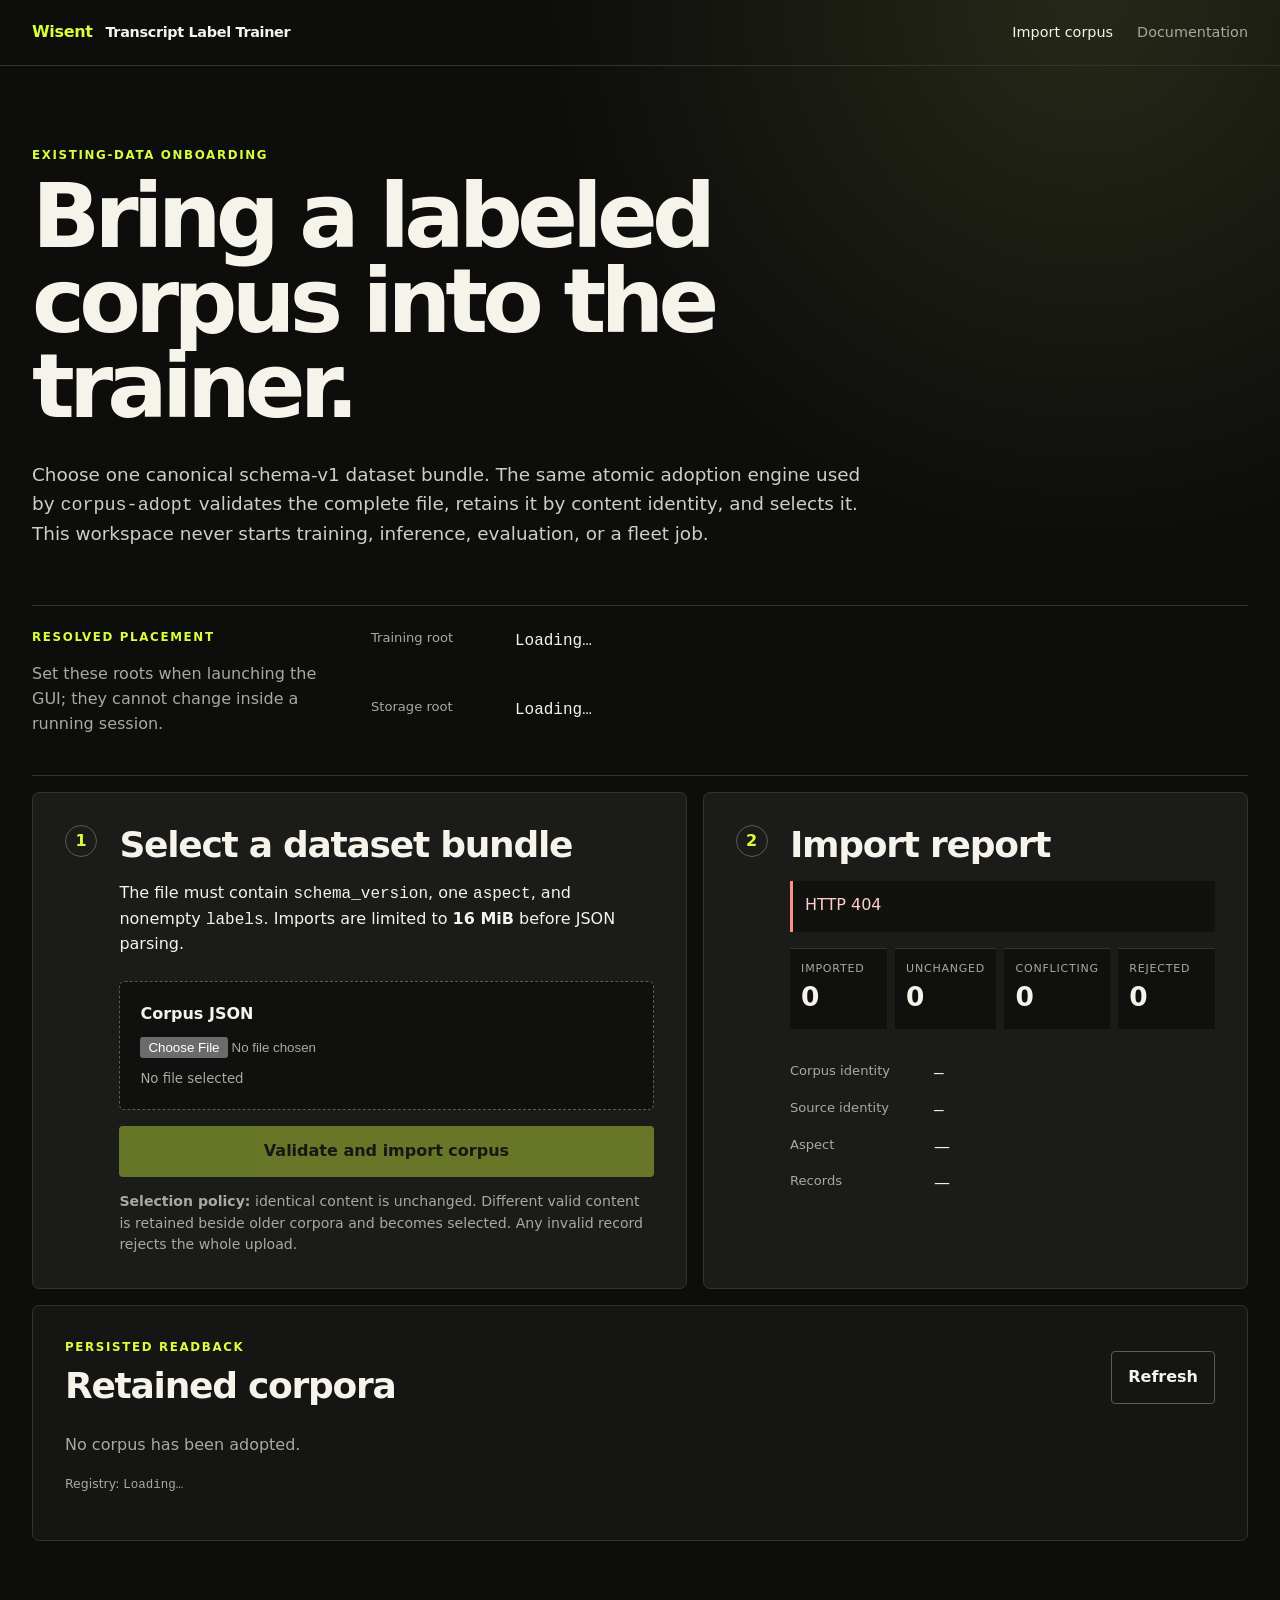
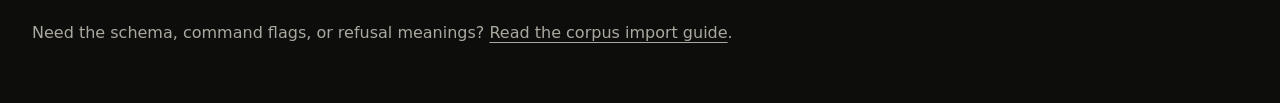
==== web/index.html @ 2e47636c "Add graphical corpus importer" ====
<!doctype html>
<html lang="en">
<head>
  <meta charset="utf-8">
  <meta name="viewport" content="width=device-width, initial-scale=1">
  <meta name="color-scheme" content="dark">
  <title>Corpus importer · Transcript Label Trainer</title>
  <link rel="stylesheet" href="/web/styles.css">
  <script src="/web/app.js" defer></script>
</head>
<body>
  <a class="skip-link" href="#main">Skip to importer</a>
  <header class="topbar">
    <a class="brand" href="/" aria-label="Transcript Label Trainer corpus importer">Wisent <span>Transcript Label Trainer</span></a>
    <nav aria-label="Primary navigation">
      <a aria-current="page" href="/">Import corpus</a>
      <a href="/docs/">Documentation</a>
    </nav>
  </header>

  <main id="main">
    <section class="hero" aria-labelledby="page-title">
      <p class="eyebrow">Existing-data onboarding</p>
      <h1 id="page-title">Bring a labeled corpus into the trainer.</h1>
      <p class="lede">Choose one canonical schema-v1 dataset bundle. The same atomic adoption engine used by <code>corpus-adopt</code> validates the complete file, retains it by content identity, and selects it. This workspace never starts training, inference, evaluation, or a fleet job.</p>
    </section>

    <section class="placement" aria-labelledby="placement-title">
      <div>
        <p class="eyebrow" id="placement-title">Resolved placement</p>
        <p class="muted">Set these roots when launching the GUI; they cannot change inside a running session.</p>
      </div>
      <dl>
        <div><dt>Training root</dt><dd><code id="training-root">Loading…</code></dd></div>
        <div><dt>Storage root</dt><dd><code id="storage-root">Loading…</code></dd></div>
      </dl>
    </section>

    <div class="workspace">
      <section class="panel importer" aria-labelledby="import-title">
        <div class="step">1</div>
        <div>
          <h2 id="import-title">Select a dataset bundle</h2>
          <p>The file must contain <code>schema_version</code>, one <code>aspect</code>, and nonempty <code>labels</code>. Imports are limited to <strong id="upload-limit">16 MiB</strong> before JSON parsing.</p>
          <label class="file-picker" for="corpus-file">
            <span>Corpus JSON</span>
            <input id="corpus-file" name="corpus" type="file" accept=".json,application/json" required>
            <small id="file-detail">No file selected</small>
          </label>
          <button id="import-button" class="primary" type="button" disabled>Validate and import corpus</button>
          <p class="policy"><strong>Selection policy:</strong> identical content is unchanged. Different valid content is retained beside older corpora and becomes selected. Any invalid record rejects the whole upload.</p>
        </div>
      </section>

      <section class="panel results" aria-labelledby="result-title">
        <div class="step">2</div>
        <div>
          <h2 id="result-title">Import report</h2>
          <p id="result-status" class="status" role="status" aria-live="polite">Choose a file to begin.</p>
          <dl class="counts" aria-label="Import counts">
            <div><dt>Imported</dt><dd id="count-imported">0</dd></div>
            <div><dt>Unchanged</dt><dd id="count-unchanged">0</dd></div>
            <div><dt>Conflicting</dt><dd id="count-conflicting">0</dd></div>
            <div><dt>Rejected</dt><dd id="count-rejected">0</dd></div>
          </dl>
          <dl class="report-detail">
            <div><dt>Corpus identity</dt><dd><code id="corpus-id">—</code></dd></div>
            <div><dt>Source identity</dt><dd><code id="source-id">—</code></dd></div>
            <div><dt>Aspect</dt><dd id="aspect">—</dd></div>
            <div><dt>Records</dt><dd id="records">—</dd></div>
          </dl>
        </div>
      </section>
    </div>

    <section class="retained" aria-labelledby="retained-title">
      <div class="section-heading">
        <div>
          <p class="eyebrow">Persisted readback</p>
          <h2 id="retained-title">Retained corpora</h2>
        </div>
        <button id="refresh-button" class="secondary" type="button">Refresh</button>
      </div>
      <p id="empty-retained" class="muted">No corpus has been adopted.</p>
      <div class="table-wrap" id="retained-table-wrap" hidden>
        <table>
          <thead><tr><th scope="col">Selected</th><th scope="col">Aspect</th><th scope="col">Records</th><th scope="col">Corpus identity</th><th scope="col">Source</th><th scope="col">Adopted</th></tr></thead>
          <tbody id="retained-body"></tbody>
        </table>
      </div>
      <p class="registry">Registry: <code id="registry-path">Loading…</code></p>
    </section>
  </main>

  <footer>
    <p>Need the schema, command flags, or refusal meanings? <a href="/docs/corpus-import.html">Read the corpus import guide</a>.</p>
  </footer>
  <noscript>This importer requires JavaScript to upload a locally selected file. The CLI alternative is documented at <a href="/docs/corpus-import.html">Corpus import</a>.</noscript>
</body>
</html>
---- web/styles.css ----
:root {
  color-scheme: dark;
  --ink: #f6f3eb;
  --muted: #aaa89f;
  --surface: #151514;
  --surface-raised: #1c1c1a;
  --line: #34332f;
  --accent: #d8ff3e;
  --accent-ink: #11120d;
  --danger: #ff8f80;
  --success: #afff75;
  font-family: Inter, ui-sans-serif, system-ui, -apple-system, BlinkMacSystemFont, "Segoe UI", sans-serif;
}

* { box-sizing: border-box; }
html { background: #0d0d0c; }
body { margin: 0; color: var(--ink); background: radial-gradient(circle at 85% 0%, #262918 0, #0d0d0c 34rem); line-height: 1.55; }
a { color: inherit; text-underline-offset: .25em; }
a:hover { color: var(--accent); }
code { font-family: "SFMono-Regular", Consolas, monospace; overflow-wrap: anywhere; }
.skip-link { position: fixed; left: 1rem; top: -5rem; z-index: 10; padding: .7rem 1rem; background: var(--accent); color: var(--accent-ink); }
.skip-link:focus { top: 1rem; }
.topbar { display: flex; justify-content: space-between; align-items: center; gap: 2rem; max-width: 82rem; margin: auto; padding: 1.25rem 2rem; border-bottom: 1px solid var(--line); }
.brand { display: flex; gap: .8rem; align-items: baseline; color: var(--accent); font-weight: 800; text-decoration: none; letter-spacing: -.02em; }
.brand span { color: var(--ink); font-size: .9rem; font-weight: 600; }
nav { display: flex; gap: 1.5rem; }
nav a { color: var(--muted); text-decoration: none; font-size: .9rem; }
nav a[aria-current="page"] { color: var(--ink); }
main { max-width: 82rem; margin: auto; padding: 5rem 2rem 3rem; }
.hero { max-width: 60rem; margin-bottom: 3.5rem; }
.eyebrow { margin: 0 0 .6rem; color: var(--accent); font-size: .74rem; font-weight: 800; letter-spacing: .14em; text-transform: uppercase; }
h1 { max-width: 18ch; margin: 0; font-size: clamp(3rem, 7vw, 6.6rem); line-height: .95; letter-spacing: -.065em; }
h2 { margin: 0 0 .7rem; font-size: clamp(1.5rem, 3vw, 2.25rem); line-height: 1.1; letter-spacing: -.035em; }
.lede { max-width: 52rem; margin: 2rem 0 0; color: #cfcdc5; font-size: 1.15rem; }
.placement { display: grid; grid-template-columns: minmax(14rem, .7fr) 2fr; gap: 2rem; padding: 1.4rem 0; border-top: 1px solid var(--line); border-bottom: 1px solid var(--line); }
.placement dl { display: grid; gap: .8rem; margin: 0; }
.placement dl div, .report-detail div { display: grid; grid-template-columns: 8rem 1fr; gap: 1rem; }
dt { color: var(--muted); font-size: .82rem; }
dd { margin: 0; }
.muted, .policy, .registry { color: var(--muted); }
.workspace { display: grid; grid-template-columns: 1.2fr 1fr; gap: 1rem; margin: 1rem 0; }
.panel { display: grid; grid-template-columns: 2.4rem 1fr; gap: 1rem; min-width: 0; padding: 2rem; background: color-mix(in srgb, var(--surface-raised) 94%, transparent); border: 1px solid var(--line); border-radius: .45rem; }
.step { display: grid; place-items: center; width: 2rem; height: 2rem; border: 1px solid #5a5a51; border-radius: 50%; color: var(--accent); font-weight: 700; }
.file-picker { display: grid; gap: .65rem; margin: 1.5rem 0 1rem; padding: 1.25rem; background: #10100f; border: 1px dashed #5c5b53; border-radius: .35rem; }
.file-picker span { font-weight: 750; }
.file-picker input { width: 100%; color: var(--muted); }
.file-picker small { color: var(--muted); }
button { appearance: none; border: 0; border-radius: .25rem; padding: .8rem 1rem; font: inherit; font-weight: 750; cursor: pointer; }
button:focus-visible, a:focus-visible, input:focus-visible { outline: 3px solid #b9d844; outline-offset: 3px; }
button:disabled { cursor: not-allowed; opacity: .4; }
.primary { width: 100%; background: var(--accent); color: var(--accent-ink); }
.secondary { align-self: center; background: transparent; border: 1px solid #5c5b53; color: var(--ink); }
.policy { margin-bottom: 0; font-size: .88rem; }
.status { min-height: 3.2rem; margin: 1rem 0; padding: .75rem; border-left: 3px solid #77756c; background: #11110f; }
.status[data-kind="success"] { border-color: var(--success); }
.status[data-kind="error"] { border-color: var(--danger); color: #ffd0c9; }
.status[data-kind="working"] { border-color: var(--accent); }
.counts { display: grid; grid-template-columns: repeat(4, 1fr); gap: .5rem; margin: 1rem 0 2rem; }
.counts div { padding: .7rem; background: #10100f; border-top: 1px solid var(--line); }
.counts dt { font-size: .69rem; text-transform: uppercase; letter-spacing: .07em; }
.counts dd { font-size: 1.65rem; font-weight: 700; }
.report-detail { display: grid; gap: .7rem; margin: 0; }
.retained { margin-top: 1rem; padding: 2rem; border: 1px solid var(--line); border-radius: .45rem; background: var(--surface); }
.section-heading { display: flex; justify-content: space-between; gap: 2rem; }
.table-wrap { overflow-x: auto; margin-top: 1.5rem; }
table { width: 100%; border-collapse: collapse; font-size: .84rem; }
th, td { padding: .8rem; border-bottom: 1px solid var(--line); text-align: left; vertical-align: top; }
thead th { color: var(--muted); font-size: .7rem; letter-spacing: .07em; text-transform: uppercase; }
tbody th { color: var(--accent); }
.registry { font-size: .78rem; }
footer { max-width: 82rem; margin: auto; padding: 1rem 2rem 3rem; color: var(--muted); }
.docs-main { max-width: 72rem; }
.docs-hero h1 { max-width: 24ch; font-size: clamp(2.8rem, 6vw, 5rem); }
.docs-grid { display: grid; grid-template-columns: repeat(2, minmax(0, 1fr)); gap: 1rem; margin-top: 3rem; }
.docs-card { padding: 1.5rem; background: var(--surface); border: 1px solid var(--line); border-radius: .4rem; }
.docs-card h2 { font-size: 1.45rem; }
.docs-card p:last-child { margin-bottom: 0; }
.prose { max-width: 56rem; }
.prose h2 { margin-top: 3rem; padding-top: 1.5rem; border-top: 1px solid var(--line); }
.prose h3 { margin-top: 2rem; }
pre { overflow-x: auto; padding: 1rem; background: #080807; border: 1px solid var(--line); border-radius: .3rem; }
.callout { margin: 1.5rem 0; padding: 1rem 1.2rem; border-left: 3px solid var(--accent); background: var(--surface); }
.refusals dt { margin-top: 1rem; color: var(--ink); font-weight: 750; }
.refusals dd { color: var(--muted); }
@media (max-width: 760px) {
  .topbar, .section-heading { align-items: flex-start; flex-direction: column; }
  main { padding-top: 3rem; }
  .workspace, .placement, .docs-grid { grid-template-columns: 1fr; }
  .counts { grid-template-columns: repeat(2, 1fr); }
  .placement dl div, .report-detail div { grid-template-columns: 1fr; gap: .15rem; }
  .panel, .retained { padding: 1.25rem; }
}
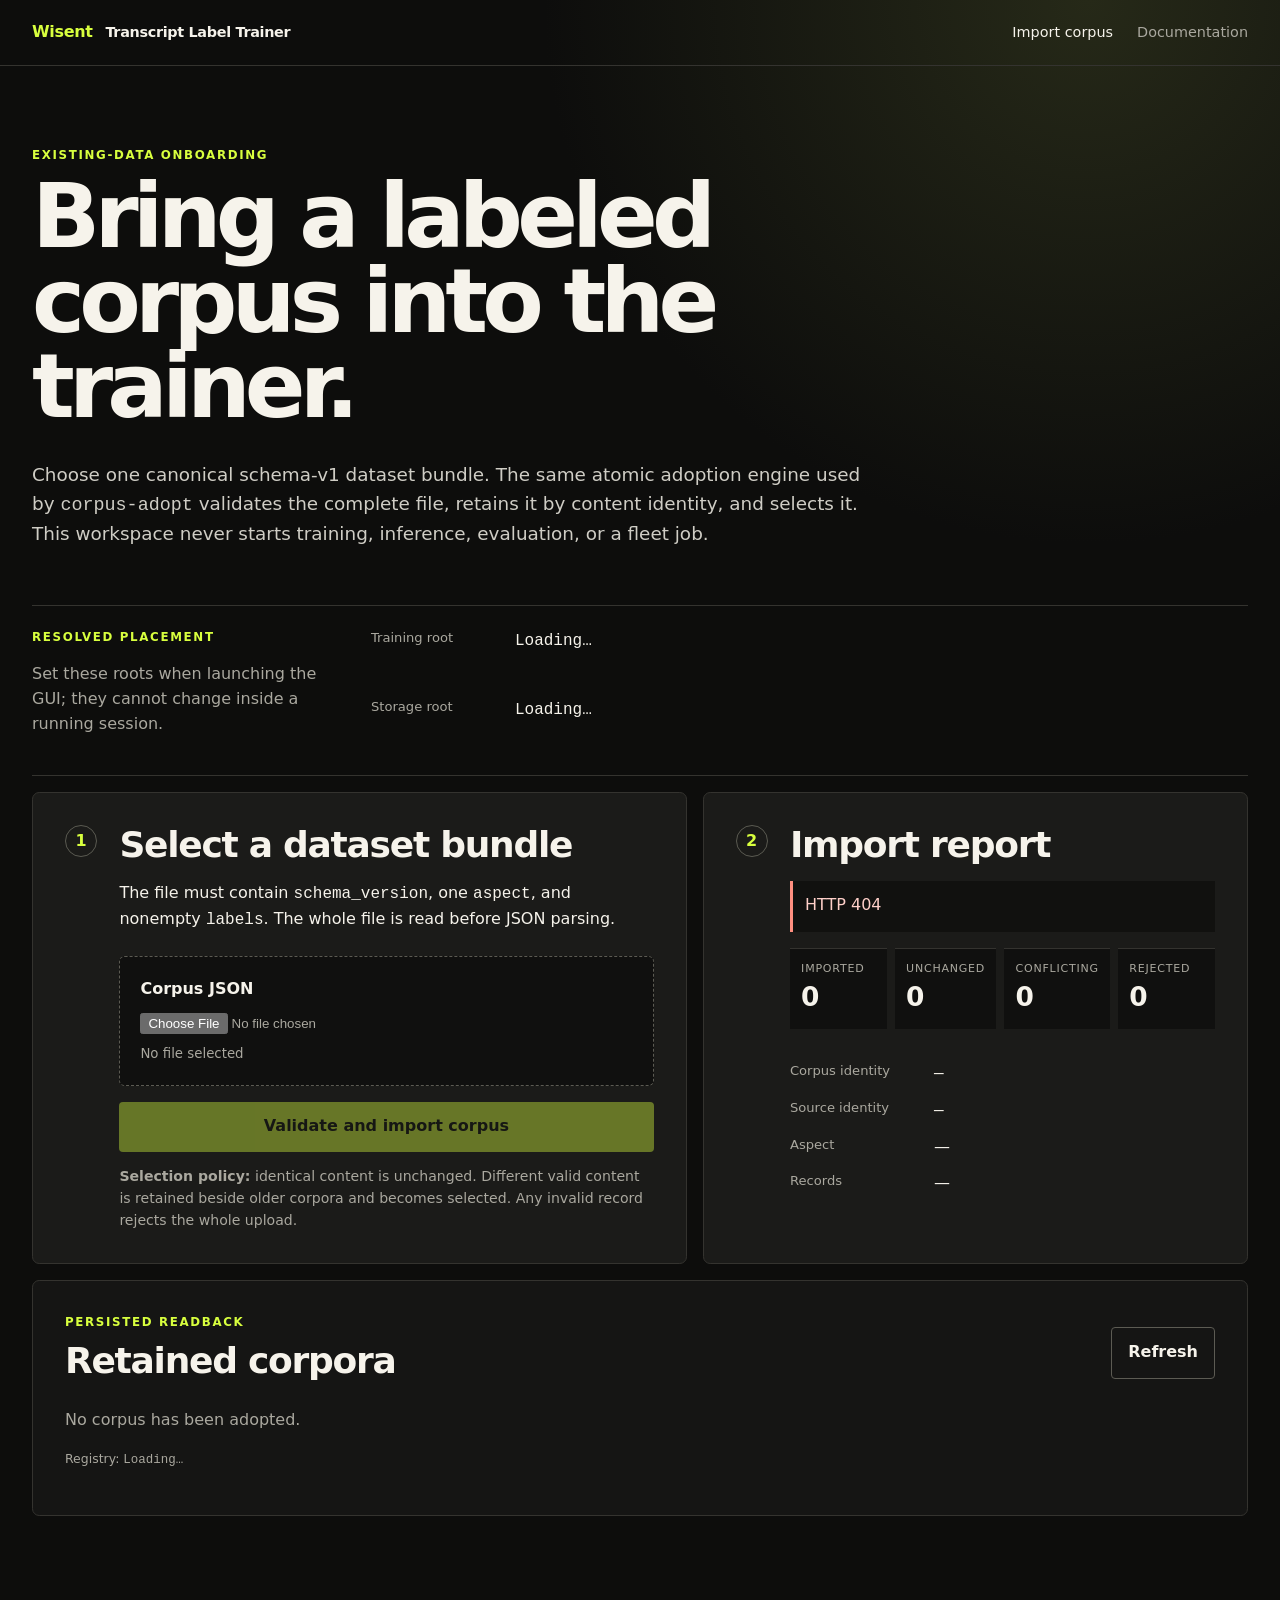
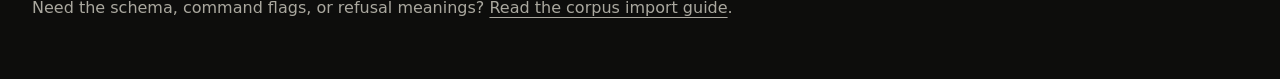
==== commit 2820c79a: "The GUI reads a corpus upload whole (no 16 MiB refusal; an empty body or one that does not match its" ====
--- a/web/index.html
+++ b/web/index.html
@@ -41,7 +41,7 @@
         <div class="step">1</div>
         <div>
           <h2 id="import-title">Select a dataset bundle</h2>
-          <p>The file must contain <code>schema_version</code>, one <code>aspect</code>, and nonempty <code>labels</code>. Imports are limited to <strong id="upload-limit">16 MiB</strong> before JSON parsing.</p>
+          <p>The file must contain <code>schema_version</code>, one <code>aspect</code>, and nonempty <code>labels</code>. The whole file is read before JSON parsing.</p>
           <label class="file-picker" for="corpus-file">
             <span>Corpus JSON</span>
             <input id="corpus-file" name="corpus" type="file" accept=".json,application/json" required>
@@ -84,7 +84,7 @@
       <p id="empty-retained" class="muted">No corpus has been adopted.</p>
       <div class="table-wrap" id="retained-table-wrap" hidden>
         <table>
-          <thead><tr><th scope="col">Selected</th><th scope="col">Aspect</th><th scope="col">Records</th><th scope="col">Corpus identity</th><th scope="col">Source</th><th scope="col">Adopted</th></tr></thead>
+          <thead><tr><th scope="col">Selected</th><th scope="col">Aspect</th><th scope="col">Records</th><th scope="col">Corpus identity</th><th scope="col">Source</th><th scope="col">Adopted</th><th scope="col">Actions</th></tr></thead>
           <tbody id="retained-body"></tbody>
         </table>
       </div>
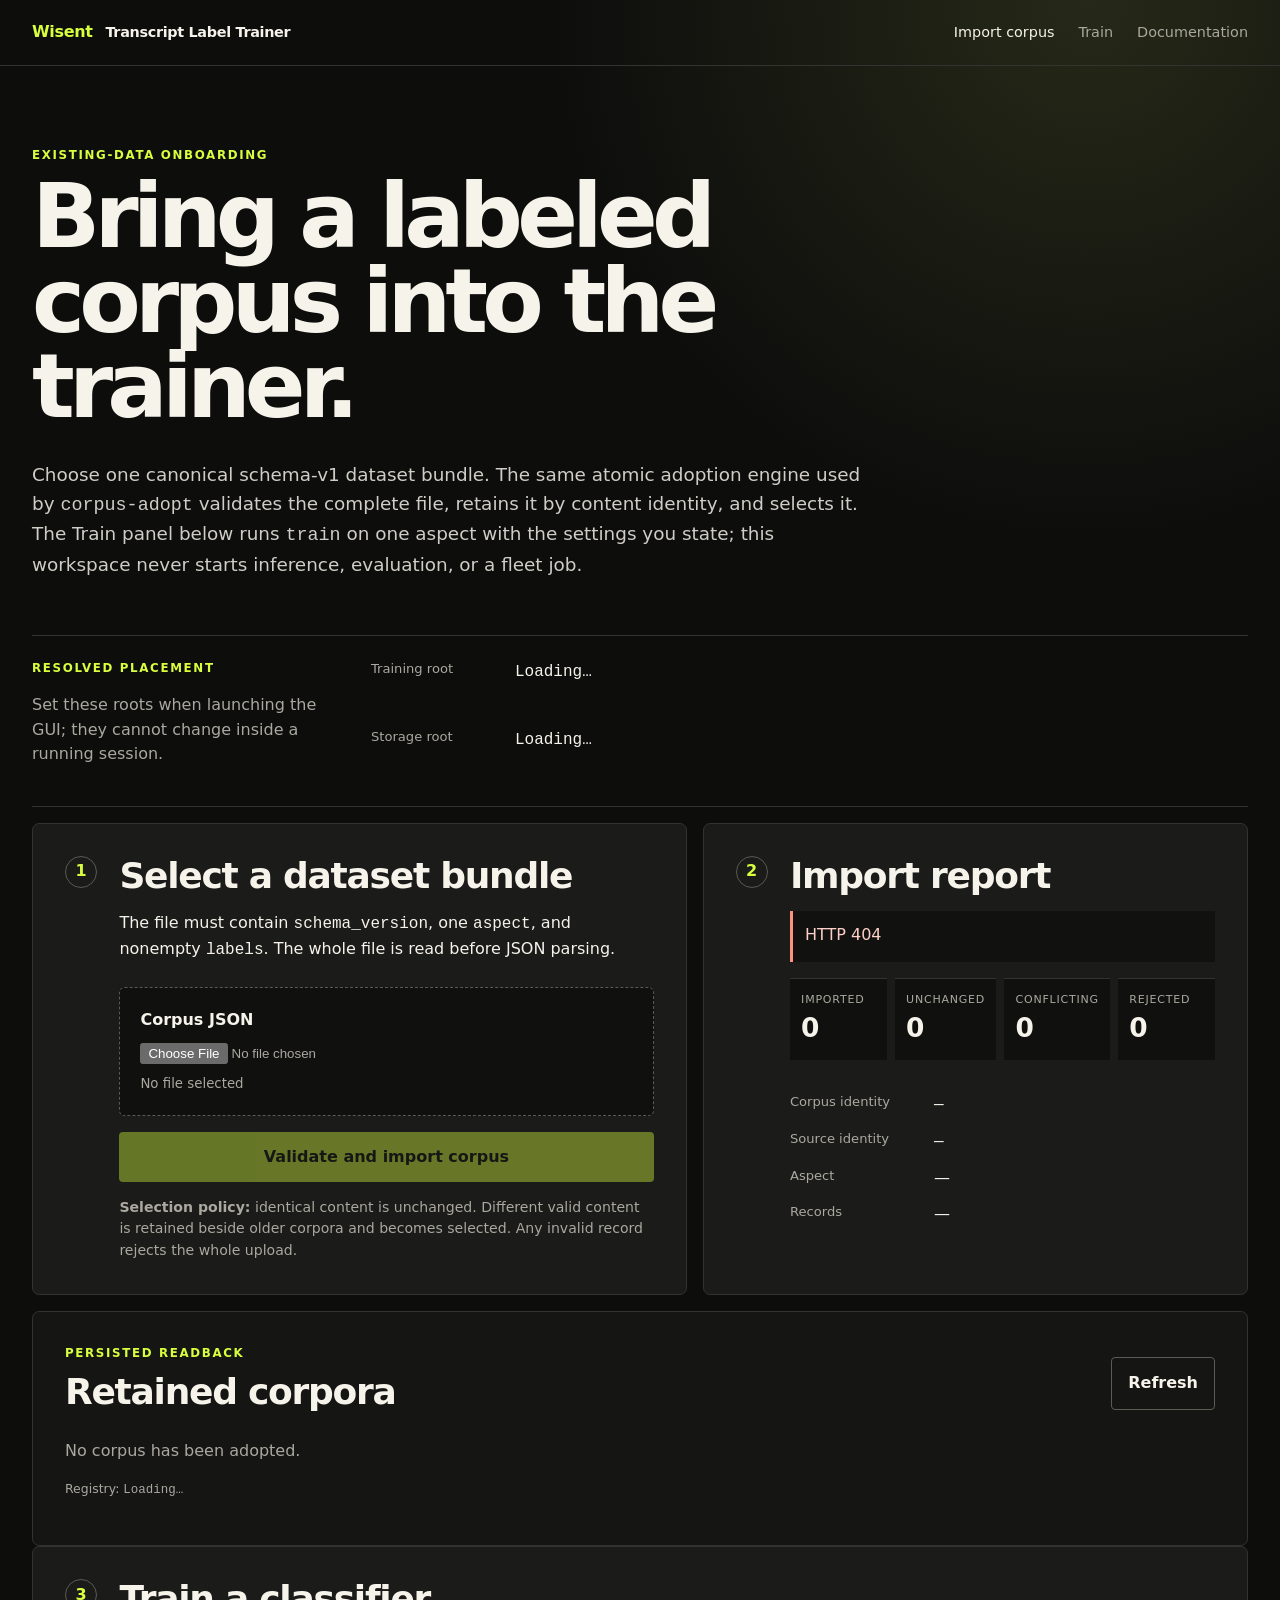
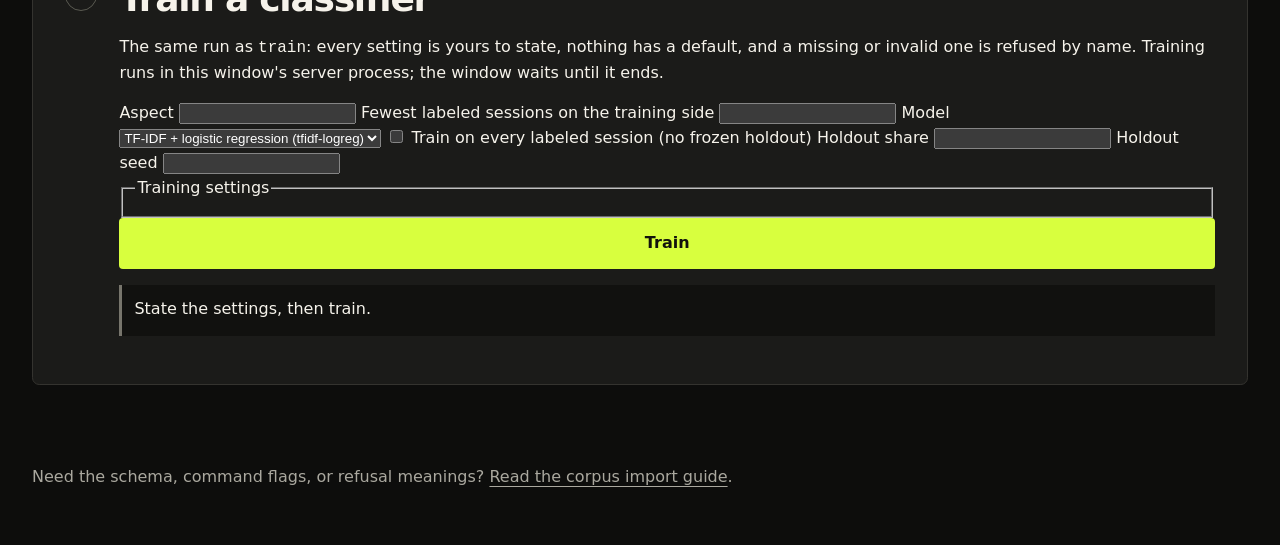
==== commit f92d90a5: "GUI Train panel: POST /api/train runs train with every stated setting (aspect, min_labeled_sessions," ====
--- a/web/index.html
+++ b/web/index.html
@@ -4,7 +4,7 @@
   <meta charset="utf-8">
   <meta name="viewport" content="width=device-width, initial-scale=1">
   <meta name="color-scheme" content="dark">
-  <title>Corpus importer · Transcript Label Trainer</title>
+  <title>Corpus and training · Transcript Label Trainer</title>
   <link rel="stylesheet" href="/web/styles.css">
   <script src="/web/app.js" defer></script>
 </head>
@@ -14,6 +14,7 @@
     <a class="brand" href="/" aria-label="Transcript Label Trainer corpus importer">Wisent <span>Transcript Label Trainer</span></a>
     <nav aria-label="Primary navigation">
       <a aria-current="page" href="/">Import corpus</a>
+      <a href="#train-title">Train</a>
       <a href="/docs/">Documentation</a>
     </nav>
   </header>
@@ -22,7 +23,7 @@
     <section class="hero" aria-labelledby="page-title">
       <p class="eyebrow">Existing-data onboarding</p>
       <h1 id="page-title">Bring a labeled corpus into the trainer.</h1>
-      <p class="lede">Choose one canonical schema-v1 dataset bundle. The same atomic adoption engine used by <code>corpus-adopt</code> validates the complete file, retains it by content identity, and selects it. This workspace never starts training, inference, evaluation, or a fleet job.</p>
+      <p class="lede">Choose one canonical schema-v1 dataset bundle. The same atomic adoption engine used by <code>corpus-adopt</code> validates the complete file, retains it by content identity, and selects it. The Train panel below runs <code>train</code> on one aspect with the settings you state; this workspace never starts inference, evaluation, or a fleet job.</p>
     </section>
 
     <section class="placement" aria-labelledby="placement-title">
@@ -90,6 +91,30 @@
       </div>
       <p class="registry">Registry: <code id="registry-path">Loading…</code></p>
     </section>
+
+    <section class="panel trainer" aria-labelledby="train-title">
+      <div class="step">3</div>
+      <div>
+        <h2 id="train-title">Train a classifier</h2>
+        <p>The same run as <code>train</code>: every setting is yours to state, nothing has a default, and a missing or invalid one is refused by name. Training runs in this window's server process; the window waits until it ends.</p>
+        <label>Aspect <input id="train-aspect" type="text" required></label>
+        <label>Fewest labeled sessions on the training side <input id="train-min-sessions" type="number" min="1" step="1" required></label>
+        <label>Model
+          <select id="train-backend">
+            <option value="tfidf-logreg">TF-IDF + logistic regression (tfidf-logreg)</option>
+            <option value="huggingface">HuggingFace fine-tune</option>
+          </select>
+        </label>
+        <label id="train-model-id-label" hidden>HuggingFace model id <input id="train-model-id" type="text"></label>
+        <label><input id="train-no-holdout" type="checkbox"> Train on every labeled session (no frozen holdout)</label>
+        <label>Holdout share <input id="train-fraction" type="text"></label>
+        <label>Holdout seed <input id="train-seed" type="number" min="0" step="1"></label>
+        <fieldset id="train-settings"><legend>Training settings</legend></fieldset>
+        <button id="train-button" class="primary" type="button">Train</button>
+        <p id="train-status" class="status" role="status" aria-live="polite">State the settings, then train.</p>
+        <pre id="train-metrics" hidden></pre>
+      </div>
+    </section>
   </main>
 
   <footer>
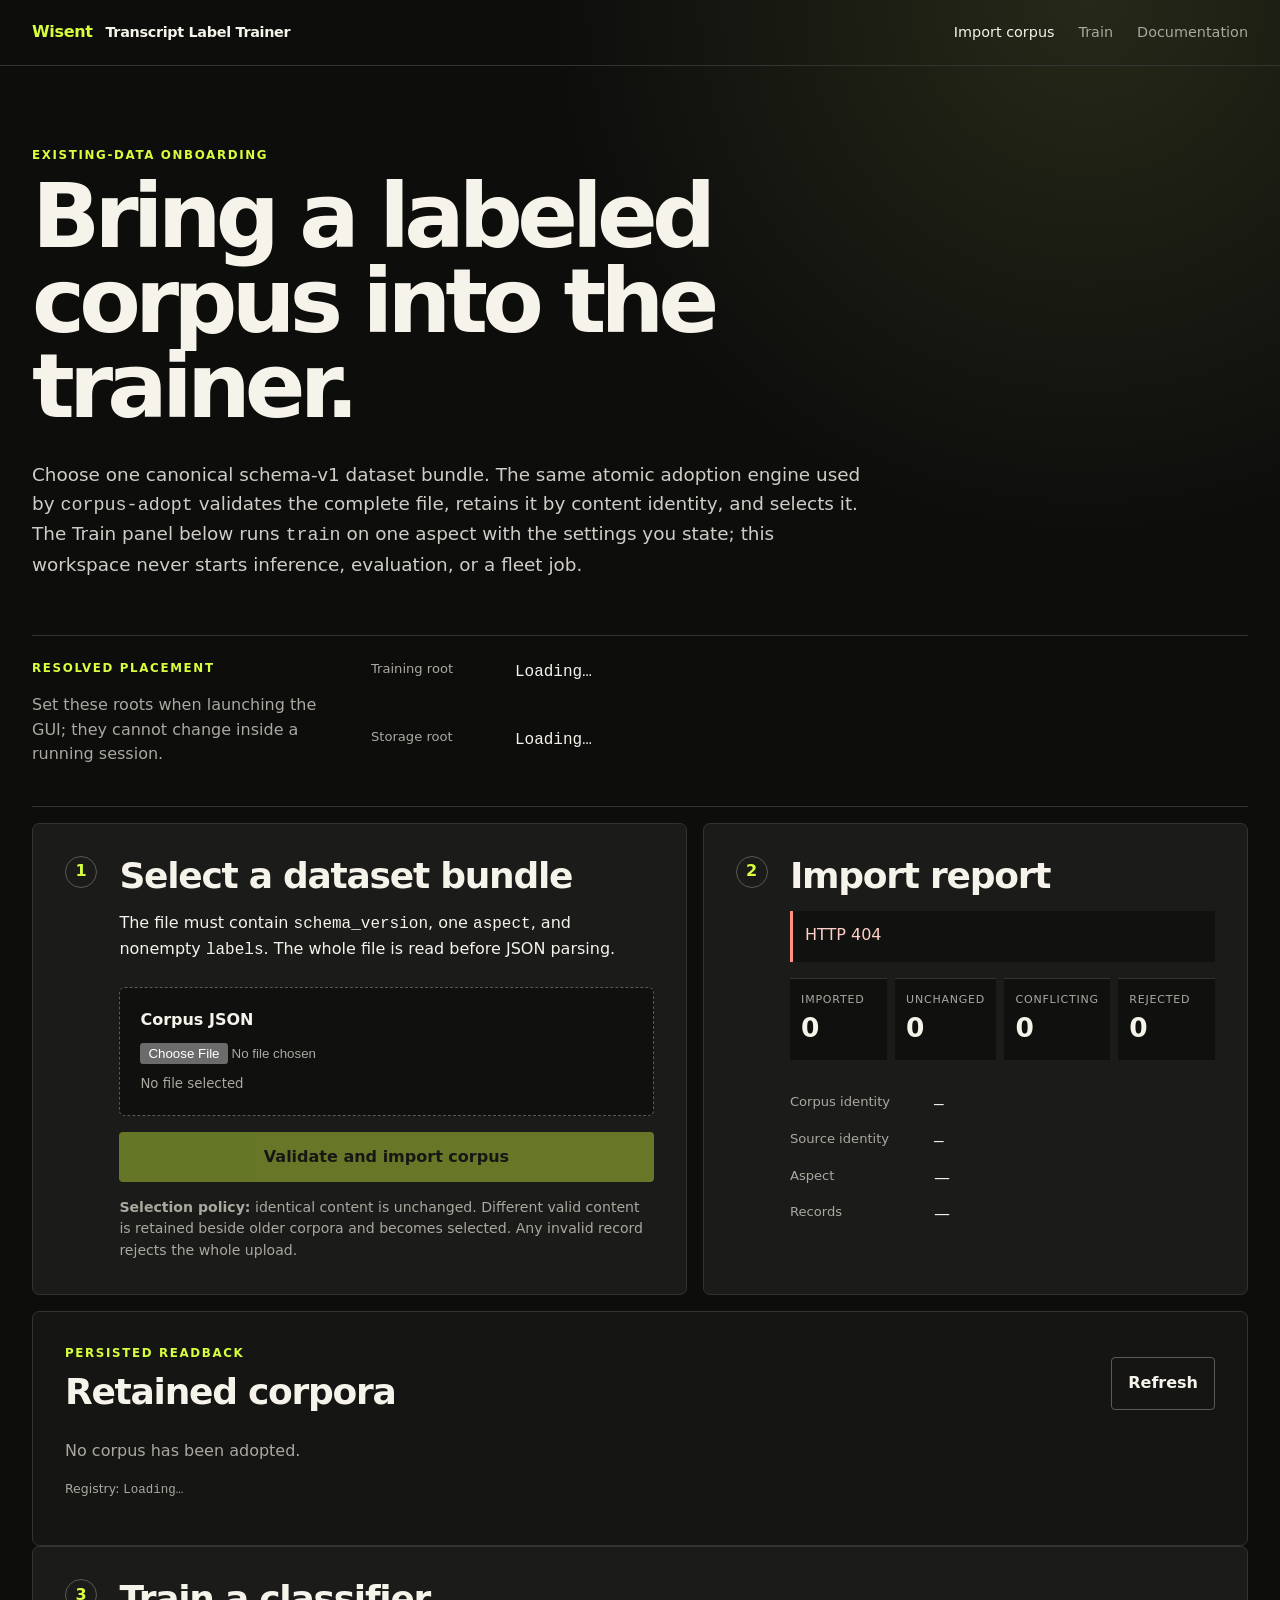
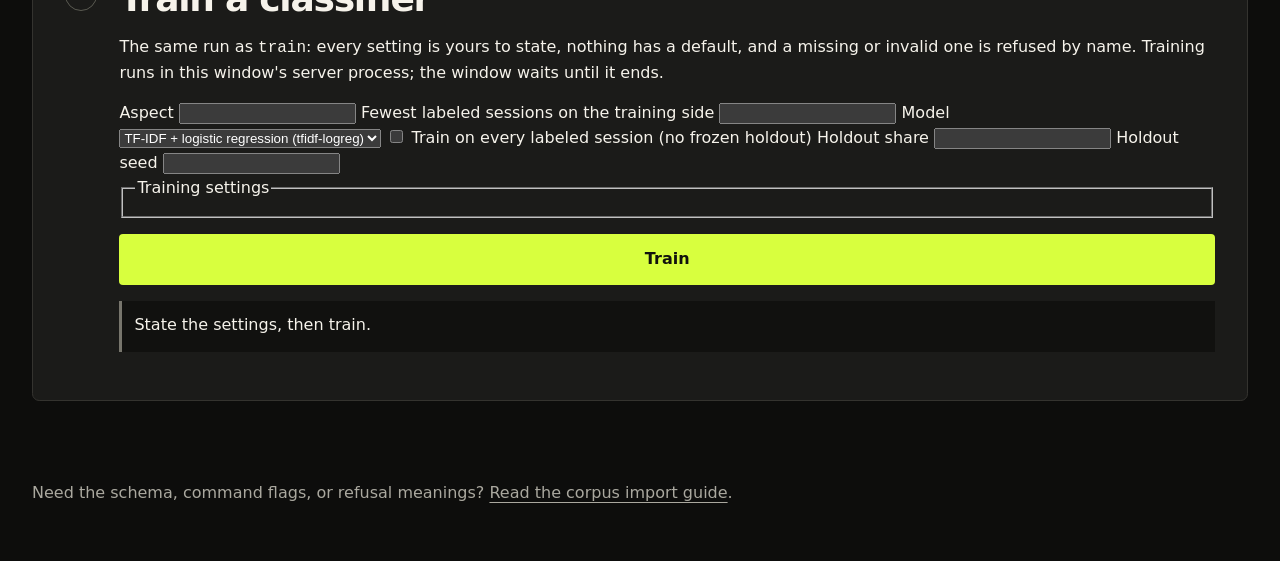
==== commit 2393b295: "TF-IDF settings get a cited source: the scikit-learn preset (training: scikit-learn, train --trainin" ====
--- a/web/index.html
+++ b/web/index.html
@@ -110,6 +110,7 @@
         <label>Holdout share <input id="train-fraction" type="text"></label>
         <label>Holdout seed <input id="train-seed" type="number" min="0" step="1"></label>
         <fieldset id="train-settings"><legend>Training settings</legend></fieldset>
+        <p id="train-presets"></p>
         <button id="train-button" class="primary" type="button">Train</button>
         <p id="train-status" class="status" role="status" aria-live="polite">State the settings, then train.</p>
         <pre id="train-metrics" hidden></pre>
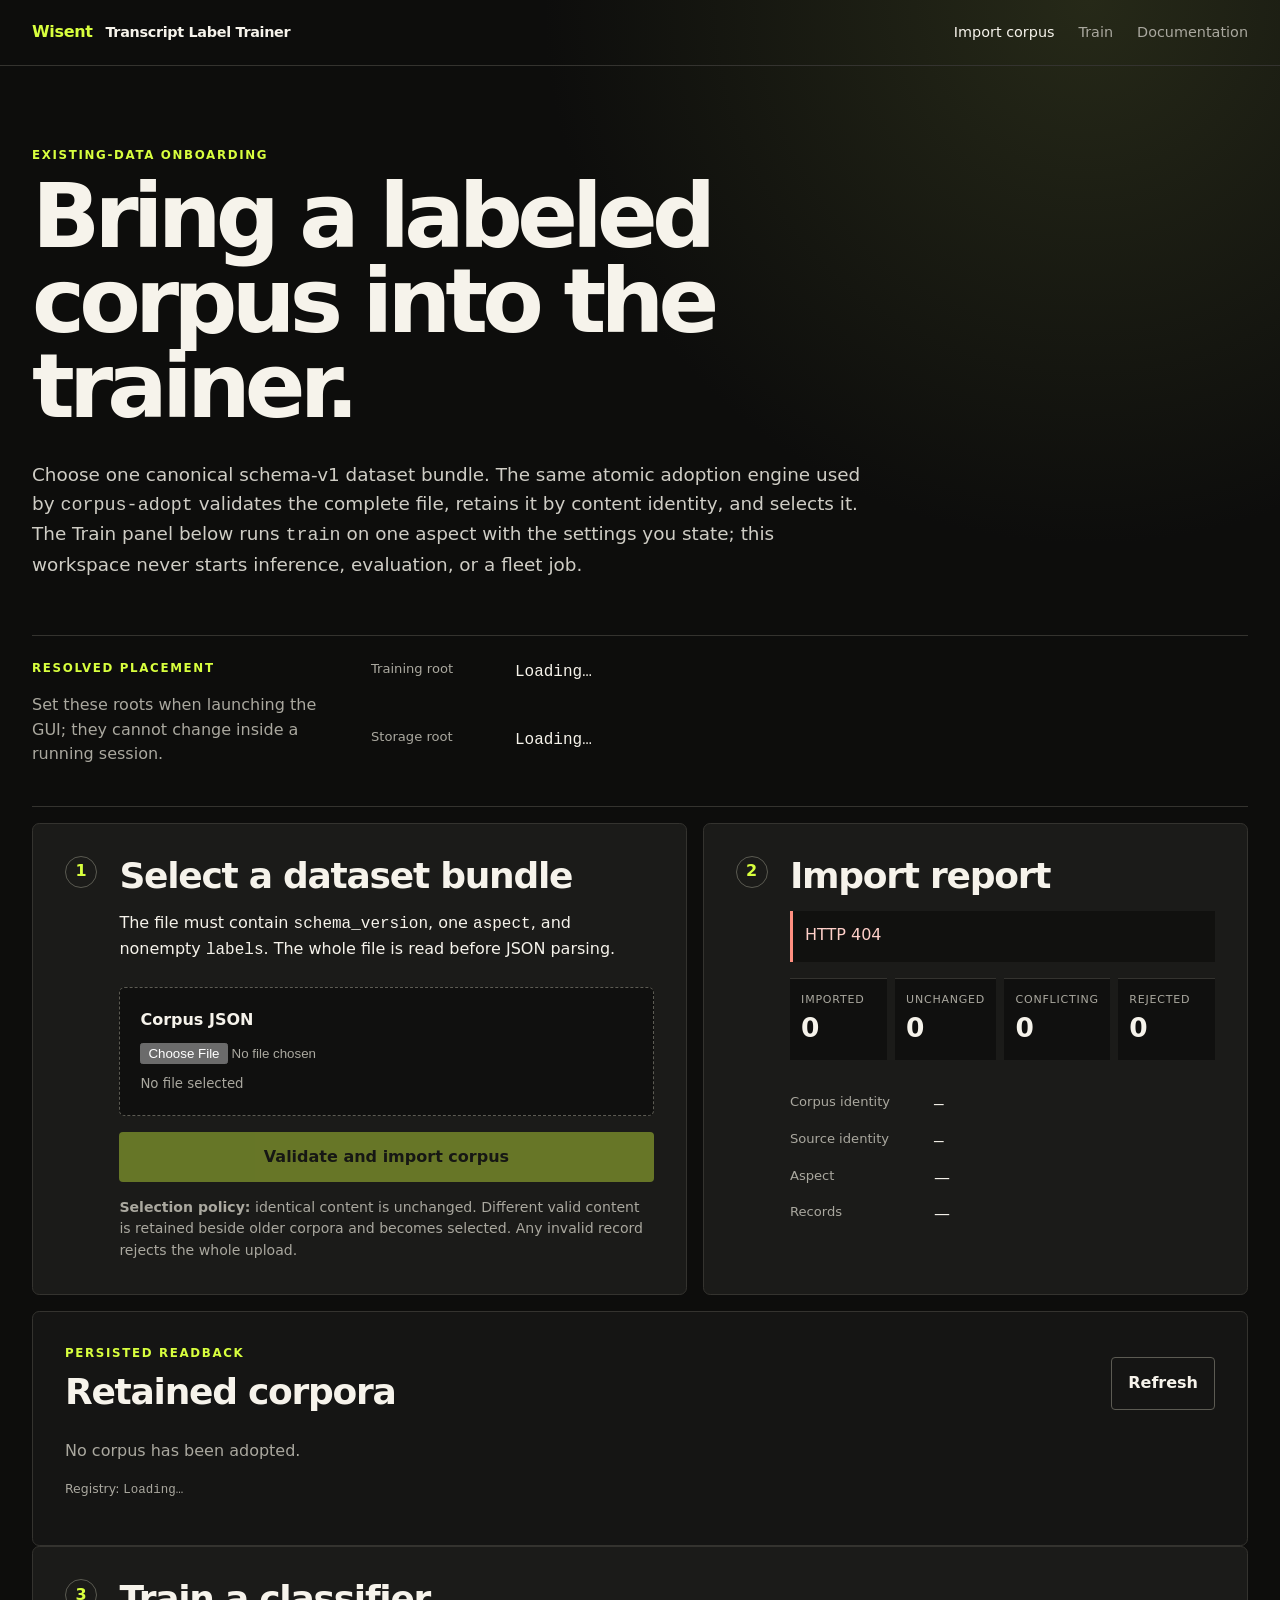
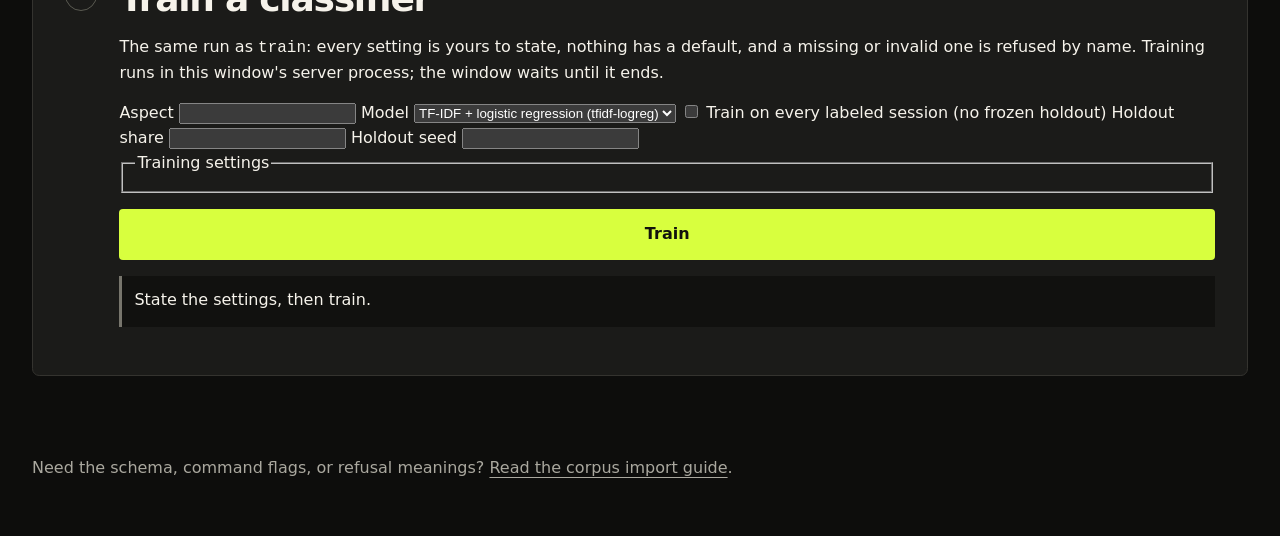
==== commit 28cc6495: "Training needs two distinct values on the training side and no session count: --min-labeled-sessions" ====
--- a/web/index.html
+++ b/web/index.html
@@ -98,7 +98,6 @@
         <h2 id="train-title">Train a classifier</h2>
         <p>The same run as <code>train</code>: every setting is yours to state, nothing has a default, and a missing or invalid one is refused by name. Training runs in this window's server process; the window waits until it ends.</p>
         <label>Aspect <input id="train-aspect" type="text" required></label>
-        <label>Fewest labeled sessions on the training side <input id="train-min-sessions" type="number" min="1" step="1" required></label>
         <label>Model
           <select id="train-backend">
             <option value="tfidf-logreg">TF-IDF + logistic regression (tfidf-logreg)</option>
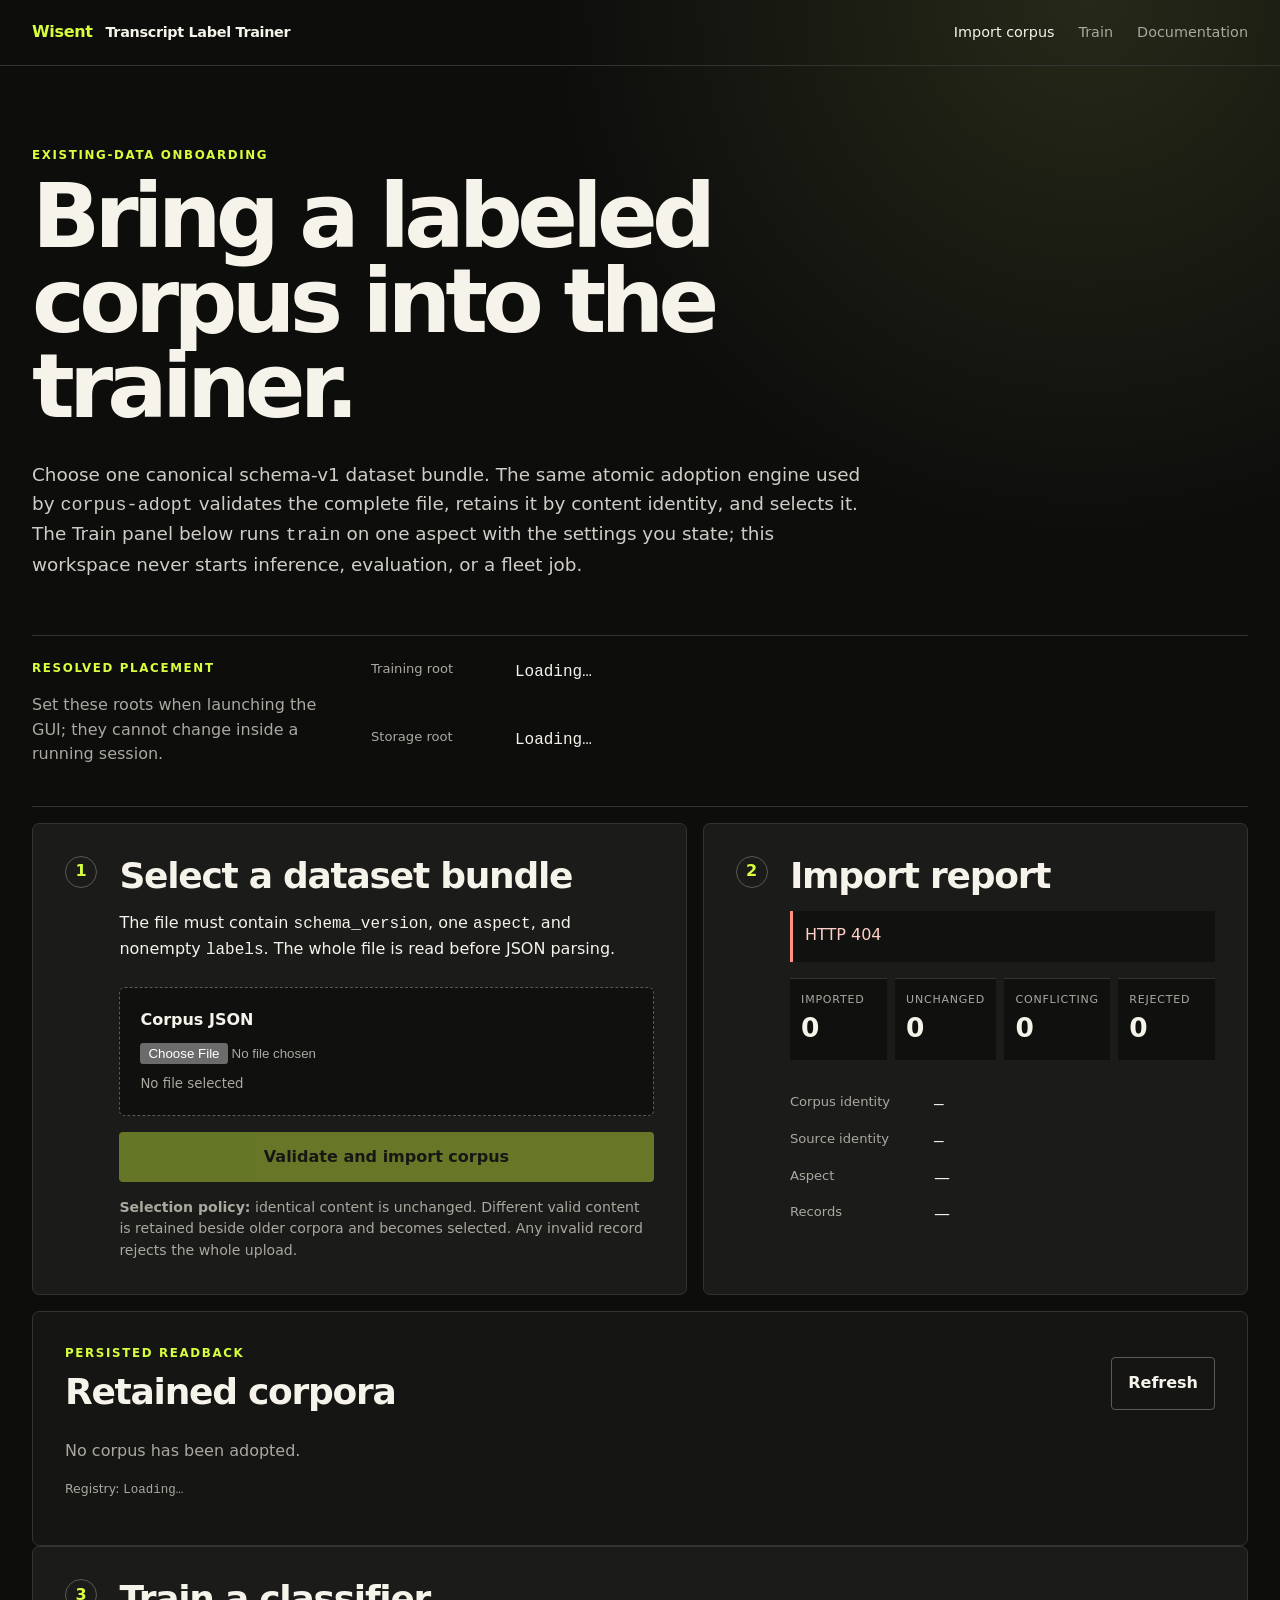
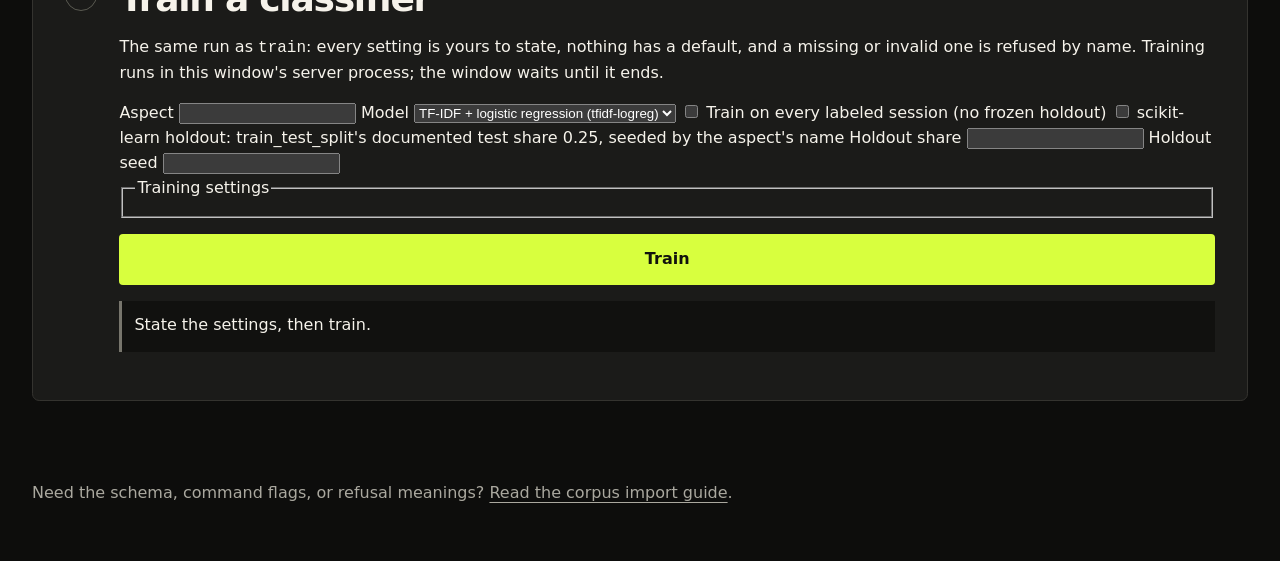
==== commit 86e97d91: "The frozen holdout has a sourced preset: eval_split: scikit-learn, train --eval-split scikit-learn a" ====
--- a/web/index.html
+++ b/web/index.html
@@ -106,6 +106,7 @@
         </label>
         <label id="train-model-id-label" hidden>HuggingFace model id <input id="train-model-id" type="text"></label>
         <label><input id="train-no-holdout" type="checkbox"> Train on every labeled session (no frozen holdout)</label>
+        <label><input id="train-holdout-preset" type="checkbox"> scikit-learn holdout: train_test_split's documented test share 0.25, seeded by the aspect's name</label>
         <label>Holdout share <input id="train-fraction" type="text"></label>
         <label>Holdout seed <input id="train-seed" type="number" min="0" step="1"></label>
         <fieldset id="train-settings"><legend>Training settings</legend></fieldset>
